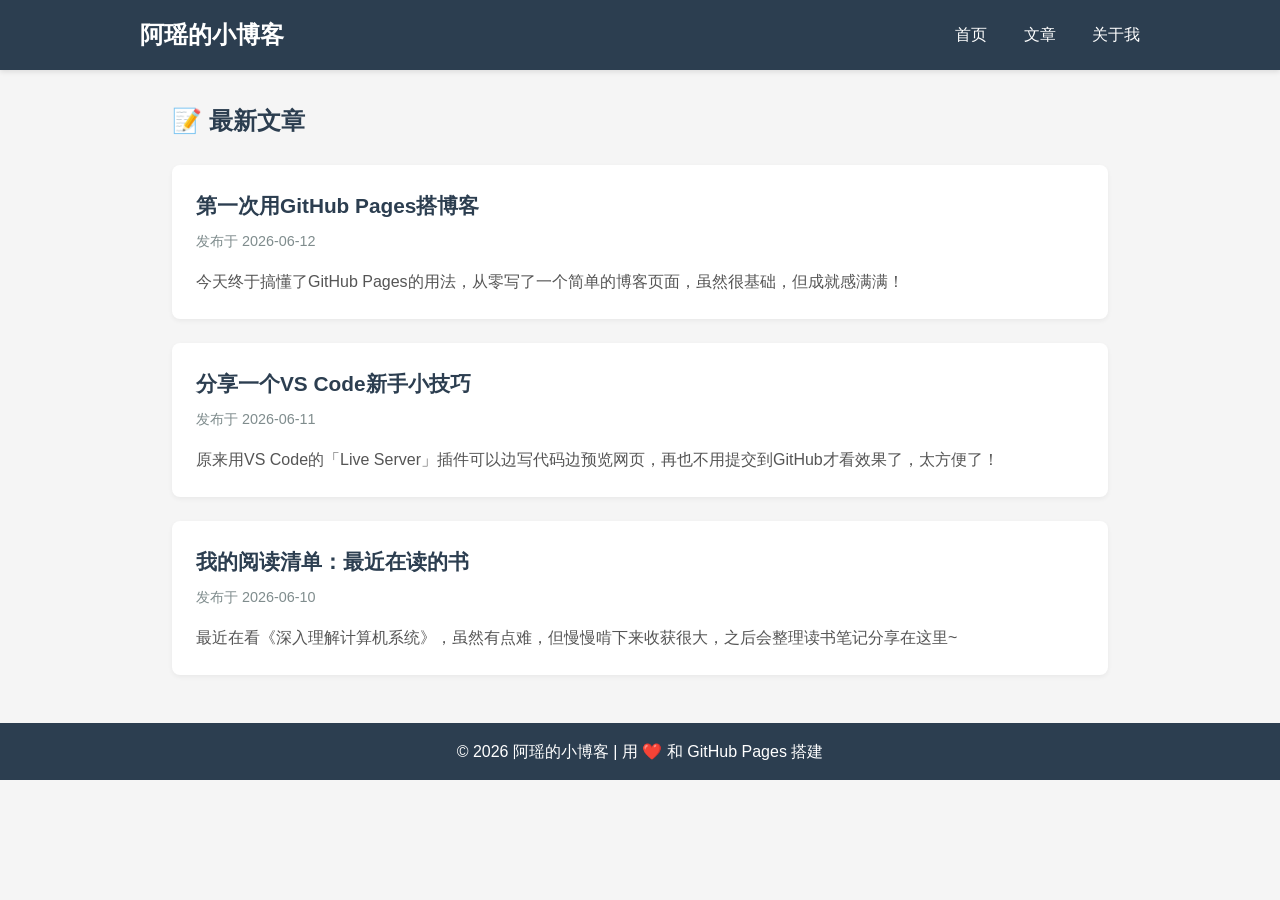
==== index.html @ e72f4804 "Create index.html" ====
<!DOCTYPE html>
<html lang="zh-CN">
<head>
    <meta charset="UTF-8">
    <meta name="viewport" content="width=device-width, initial-scale=1.0">
    <!-- 网站标题（浏览器标签上显示的名字） -->
    <title>阿垚的碎碎念</title>
    <style>
        /* 全局基础样式，重置默认边距 */
        * {
            margin: 0;
            padding: 0;
            box-sizing: border-box;
            font-family: "微软雅黑", sans-serif;
        }
        body {
            background-color: #f5f5f5;
            color: #333;
            line-height: 1.6;
        }
        /* 导航栏样式 */
        header {
            background-color: #2c3e50;
            color: white;
            padding: 1rem 2rem;
            box-shadow: 0 2px 5px rgba(0,0,0,0.1);
        }
        .nav-container {
            max-width: 1000px;
            margin: 0 auto;
            display: flex;
            justify-content: space-between;
            align-items: center;
        }
        .blog-title {
            font-size: 1.5rem;
            font-weight: bold;
        }
        .nav-links a {
            color: white;
            text-decoration: none;
            margin-left: 2rem;
        }
        .nav-links a:hover {
            color: #3498db;
        }
        /* 主内容区 */
        .container {
            max-width: 1000px;
            margin: 2rem auto;
            padding: 0 2rem;
        }
        /* 文章卡片样式 */
        .post-card {
            background-color: white;
            padding: 1.5rem;
            margin-bottom: 1.5rem;
            border-radius: 8px;
            box-shadow: 0 2px 5px rgba(0,0,0,0.05);
        }
        .post-title {
            color: #2c3e50;
            font-size: 1.3rem;
            margin-bottom: 0.5rem;
        }
        .post-date {
            color: #7f8c8d;
            font-size: 0.9rem;
            margin-bottom: 1rem;
        }
        .post-excerpt {
            color: #555;
        }
        /* 页脚样式 */
        footer {
            background-color: #2c3e50;
            color: white;
            text-align: center;
            padding: 1rem;
            margin-top: 3rem;
        }
    </style>
</head>
<body>
    <!-- 导航栏 -->
    <header>
        <div class="nav-container">
            <div class="blog-title">阿瑶的小博客</div>
            <nav class="nav-links">
                <a href="#">首页</a>
                <a href="#">文章</a>
                <a href="#">关于我</a>
            </nav>
        </div>
    </header>

    <!-- 主内容区：文章列表 -->
    <main class="container">
        <h2 style="margin-bottom: 1.5rem; color: #2c3e50;">📝 最新文章</h2>

        <!-- 文章卡片1 -->
        <article class="post-card">
            <h3 class="post-title">第一次用GitHub Pages搭博客</h3>
            <div class="post-date">发布于 2026-06-12</div>
            <p class="post-excerpt">今天终于搞懂了GitHub Pages的用法，从零写了一个简单的博客页面，虽然很基础，但成就感满满！</p>
        </article>

        <!-- 文章卡片2 -->
        <article class="post-card">
            <h3 class="post-title">分享一个VS Code新手小技巧</h3>
            <div class="post-date">发布于 2026-06-11</div>
            <p class="post-excerpt">原来用VS Code的「Live Server」插件可以边写代码边预览网页，再也不用提交到GitHub才看效果了，太方便了！</p>
        </article>

        <!-- 文章卡片3 -->
        <article class="post-card">
            <h3 class="post-title">我的阅读清单：最近在读的书</h3>
            <div class="post-date">发布于 2026-06-10</div>
            <p class="post-excerpt">最近在看《深入理解计算机系统》，虽然有点难，但慢慢啃下来收获很大，之后会整理读书笔记分享在这里~</p>
        </article>
    </main>

    <!-- 页脚 -->
    <footer>
        <p>© 2026 阿瑶的小博客 | 用 ❤️ 和 GitHub Pages 搭建</p>
    </footer>
</body>
</html>
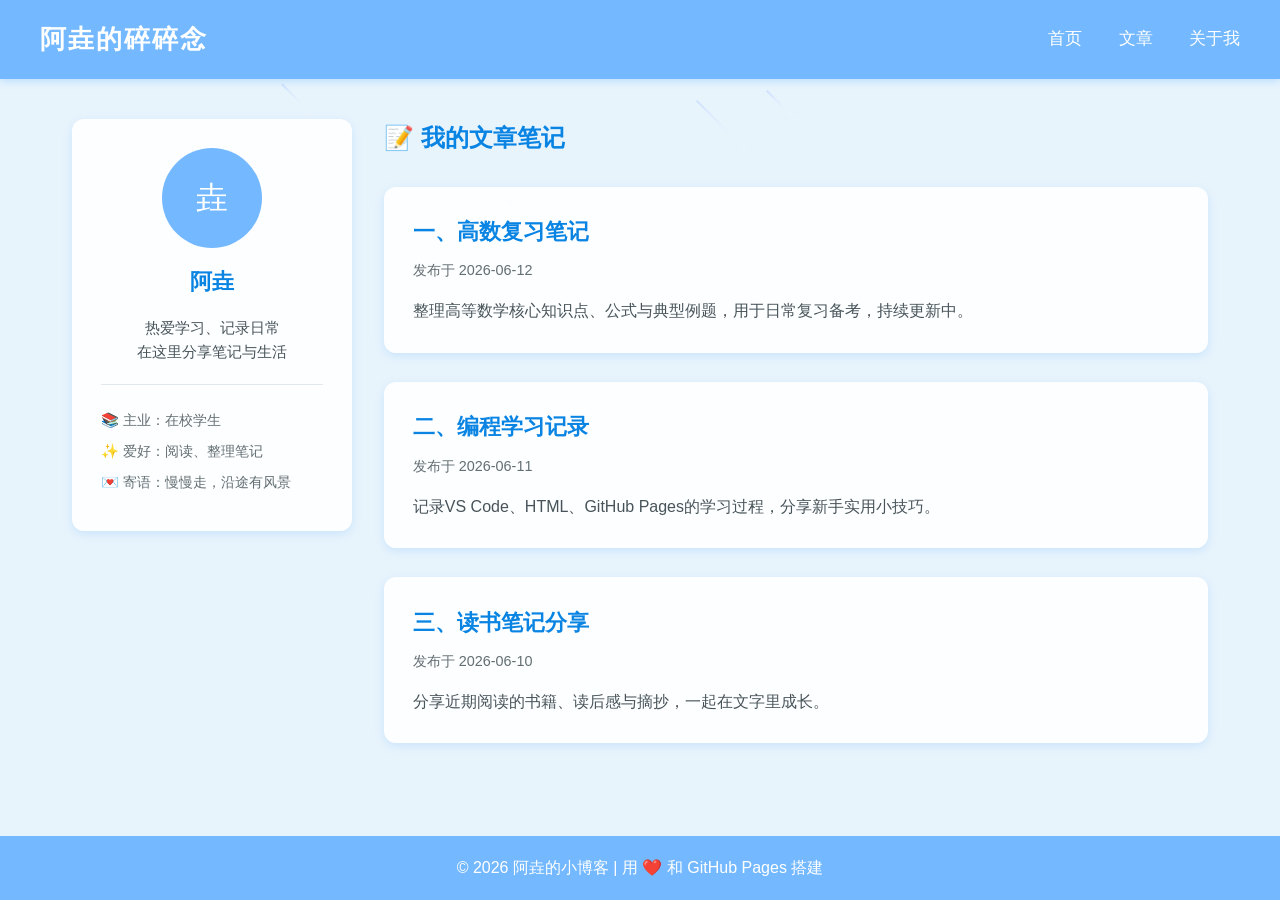
==== commit 9e078bf5: "Update index.html" ====
--- a/index.html
+++ b/index.html
@@ -3,89 +3,193 @@
 <head>
     <meta charset="UTF-8">
     <meta name="viewport" content="width=device-width, initial-scale=1.0">
-    <!-- 网站标题（浏览器标签上显示的名字） -->
+    <!-- 网站标题 -->
     <title>阿垚的碎碎念</title>
     <style>
-        /* 全局基础样式，重置默认边距 */
+        /* 全局基础样式 + 爱心鼠标指针 */
         * {
             margin: 0;
             padding: 0;
             box-sizing: border-box;
             font-family: "微软雅黑", sans-serif;
-        }
+            /* 爱心鼠标 */
+            cursor: url('data:image/svg+xml;utf8,<svg xmlns="http://www.w3.org/2000/svg" width="24" height="24" viewBox="0 0 24 24"><path fill="%23ff6b81" d="M12 21.35l-1.45-1.32C5.4 15.36 2 12.28 2 8.5 2 5.42 4.42 3 7.5 3c1.74 0 3.41.81 4.5 2.09C13.09 3.81 14.76 3 16.5 3 19.58 3 22 5.42 22 8.5c0 3.78-3.4 6.86-8.55 11.54L12 21.35z"/></svg>'), auto;
+        }
+
         body {
-            background-color: #f5f5f5;
-            color: #333;
+            background-color: #e8f4fc;
+            color: #2d3436;
             line-height: 1.6;
-        }
-        /* 导航栏样式 */
+            overflow-x: hidden;
+        }
+
+        /* 流星雨背景画布 */
+        #meteorCanvas {
+            position: fixed;
+            top: 0;
+            left: 0;
+            width: 100vw;
+            height: 100vh;
+            z-index: -1;
+            pointer-events: none;
+        }
+
+        /* 导航栏 */
         header {
-            background-color: #2c3e50;
-            color: white;
-            padding: 1rem 2rem;
-            box-shadow: 0 2px 5px rgba(0,0,0,0.1);
+            background-color: #74b9ff;
+            color: #ffffff;
+            padding: 1.2rem 2rem;
+            box-shadow: 0 2px 8px rgba(116, 185, 255, 0.4);
         }
         .nav-container {
-            max-width: 1000px;
+            max-width: 1200px;
             margin: 0 auto;
             display: flex;
             justify-content: space-between;
             align-items: center;
         }
         .blog-title {
-            font-size: 1.5rem;
+            font-size: 1.6rem;
             font-weight: bold;
+            letter-spacing: 2px;
         }
         .nav-links a {
-            color: white;
+            color: #ffffff;
             text-decoration: none;
             margin-left: 2rem;
+            font-size: 1.05rem;
+            transition: color 0.3s ease;
         }
         .nav-links a:hover {
-            color: #3498db;
-        }
-        /* 主内容区 */
-        .container {
-            max-width: 1000px;
-            margin: 2rem auto;
+            color: #0984e3;
+        }
+
+        /* 两栏布局外层容器 */
+        .wrap {
+            max-width: 1200px;
+            margin: 2.5rem auto;
             padding: 0 2rem;
-        }
+            display: flex;
+            gap: 2rem; /* 左右两栏间距 */
+        }
+
+        /* 左侧：个人介绍侧边栏 */
+        .sidebar {
+            width: 280px;
+            flex-shrink: 0; /* 固定侧边栏宽度，不压缩 */
+        }
+        .side-card {
+            background-color: rgba(255, 255, 255, 0.85);
+            padding: 1.8rem;
+            border-radius: 12px;
+            box-shadow: 0 3px 10px rgba(116, 185, 255, 0.25);
+        }
+        .avatar {
+            width: 100px;
+            height: 100px;
+            background-color: #74b9ff;
+            border-radius: 50%;
+            margin: 0 auto 1rem;
+            display: flex;
+            align-items: center;
+            justify-content: center;
+            color: #fff;
+            font-size: 2rem;
+        }
+        .side-name {
+            text-align: center;
+            font-size: 1.4rem;
+            color: #0984e3;
+            font-weight: bold;
+            margin-bottom: 1rem;
+        }
+        .side-desc {
+            color: #48545a;
+            font-size: 0.95rem;
+            margin-bottom: 1.2rem;
+            text-align: center;
+        }
+        .side-info {
+            margin-top: 1rem;
+            border-top: 1px solid #e0e9f0;
+            padding-top: 1rem;
+        }
+        .side-info p {
+            font-size: 0.9rem;
+            color: #636e72;
+            margin: 0.5rem 0;
+        }
+
+        /* 右侧：文章列表区域 */
+        .main-content {
+            flex: 1; /* 右侧自适应宽度 */
+        }
+        .main-content > h2 {
+            margin-bottom: 1.8rem;
+            color: #0984e3;
+        }
+
         /* 文章卡片样式 */
         .post-card {
-            background-color: white;
-            padding: 1.5rem;
-            margin-bottom: 1.5rem;
-            border-radius: 8px;
-            box-shadow: 0 2px 5px rgba(0,0,0,0.05);
-        }
-        .post-title {
-            color: #2c3e50;
-            font-size: 1.3rem;
-            margin-bottom: 0.5rem;
+            background-color: rgba(255, 255, 255, 0.85);
+            padding: 1.8rem;
+            margin-bottom: 1.8rem;
+            border-radius: 12px;
+            box-shadow: 0 3px 10px rgba(116, 185, 255, 0.25);
+            transition: transform 0.2s ease;
+        }
+        .post-card:hover {
+            transform: translateY(-4px);
+        }
+        /* 文章标题链接样式 */
+        .post-title a {
+            color: #0984e3;
+            font-size: 1.35rem;
+            text-decoration: none;
+            transition: color 0.2s;
+        }
+        .post-title a:hover {
+            color: #74b9ff;
+            text-decoration: underline;
         }
         .post-date {
-            color: #7f8c8d;
+            color: #636e72;
             font-size: 0.9rem;
-            margin-bottom: 1rem;
+            margin: 0.6rem 0 1rem;
         }
         .post-excerpt {
-            color: #555;
-        }
-        /* 页脚样式 */
+            color: #48545a;
+            font-size: 1rem;
+        }
+
+        /* 页脚 */
         footer {
-            background-color: #2c3e50;
-            color: white;
+            background-color: #74b9ff;
+            color: #fff;
             text-align: center;
-            padding: 1rem;
-            margin-top: 3rem;
+            padding: 1.2rem;
+            margin-top: 4rem;
+        }
+
+        /* 适配手机：小屏幕自动变成上下布局 */
+        @media (max-width: 768px) {
+            .wrap {
+                flex-direction: column;
+            }
+            .sidebar {
+                width: 100%;
+            }
         }
     </style>
 </head>
 <body>
-    <!-- 导航栏 -->
+    <!-- 流星雨背景画布 -->
+    <canvas id="meteorCanvas"></canvas>
+
+    <!-- 顶部导航栏 -->
     <header>
         <div class="nav-container">
-            <div class="blog-title">阿瑶的小博客</div>
+            <div class="blog-title">阿垚的碎碎念</div>
             <nav class="nav-links">
                 <a href="#">首页</a>
                 <a href="#">文章</a>
@@ -94,35 +198,132 @@
         </div>
     </header>
 
-    <!-- 主内容区：文章列表 -->
-    <main class="container">
-        <h2 style="margin-bottom: 1.5rem; color: #2c3e50;">📝 最新文章</h2>
-
-        <!-- 文章卡片1 -->
-        <article class="post-card">
-            <h3 class="post-title">第一次用GitHub Pages搭博客</h3>
-            <div class="post-date">发布于 2026-06-12</div>
-            <p class="post-excerpt">今天终于搞懂了GitHub Pages的用法，从零写了一个简单的博客页面，虽然很基础，但成就感满满！</p>
-        </article>
-
-        <!-- 文章卡片2 -->
-        <article class="post-card">
-            <h3 class="post-title">分享一个VS Code新手小技巧</h3>
-            <div class="post-date">发布于 2026-06-11</div>
-            <p class="post-excerpt">原来用VS Code的「Live Server」插件可以边写代码边预览网页，再也不用提交到GitHub才看效果了，太方便了！</p>
-        </article>
-
-        <!-- 文章卡片3 -->
-        <article class="post-card">
-            <h3 class="post-title">我的阅读清单：最近在读的书</h3>
-            <div class="post-date">发布于 2026-06-10</div>
-            <p class="post-excerpt">最近在看《深入理解计算机系统》，虽然有点难，但慢慢啃下来收获很大，之后会整理读书笔记分享在这里~</p>
-        </article>
-    </main>
+    <!-- 主体两栏布局：左侧个人介绍 + 右侧文章 -->
+    <div class="wrap">
+        <!-- 左侧：个人介绍侧边栏 -->
+        <aside class="sidebar">
+            <div class="side-card">
+                <!-- 头像占位（后续可替换图片） -->
+                <div class="avatar">垚</div>
+                <!-- 昵称 -->
+                <div class="side-name">阿垚</div>
+                <!-- 简短个人描述 -->
+                <div class="side-desc">
+                    热爱学习、记录日常<br>
+                    在这里分享笔记与生活
+                </div>
+                <!-- 详细个人信息 -->
+                <div class="side-info">
+                    <p>📚 主业：在校学生</p>
+                    <p>✨ 爱好：阅读、整理笔记</p>
+                    <p>💌 寄语：慢慢走，沿途有风景</p>
+                </div>
+            </div>
+        </aside>
+
+        <!-- 右侧：文章列表区域 -->
+        <main class="main-content">
+            <h2>📝 我的文章笔记</h2>
+
+            <!-- 文章1：高数复习（点击跳转到 math.html） -->
+            <article class="post-card">
+                <h3 class="post-title">
+                    <a href="math.html">一、高数复习笔记</a>
+                </h3>
+                <div class="post-date">发布于 2026-06-12</div>
+                <p class="post-excerpt">整理高等数学核心知识点、公式与典型例题，用于日常复习备考，持续更新中。</p>
+            </article>
+
+            <!-- 文章2：编程学习（点击跳转到 code.html） -->
+            <article class="post-card">
+                <h3 class="post-title">
+                    <a href="code.html">二、编程学习记录</a>
+                </h3>
+                <div class="post-date">发布于 2026-06-11</div>
+                <p class="post-excerpt">记录VS Code、HTML、GitHub Pages的学习过程，分享新手实用小技巧。</p>
+            </article>
+
+            <!-- 文章3：阅读书单（点击跳转到 read.html） -->
+            <article class="post-card">
+                <h3 class="post-title">
+                    <a href="read.html">三、读书笔记分享</a>
+                </h3>
+                <div class="post-date">发布于 2026-06-10</div>
+                <p class="post-excerpt">分享近期阅读的书籍、读后感与摘抄，一起在文字里成长。</p>
+            </article>
+        </main>
+    </div>
 
     <!-- 页脚 -->
     <footer>
-        <p>© 2026 阿瑶的小博客 | 用 ❤️ 和 GitHub Pages 搭建</p>
+        <p>© 2026 阿垚的小博客 | 用 ❤️ 和 GitHub Pages 搭建</p>
     </footer>
+
+    <!-- 动态流星雨 JS 特效 -->
+    <script>
+        const canvas = document.getElementById('meteorCanvas');
+        const ctx = canvas.getContext('2d');
+        let width, height;
+        let meteors = [];
+
+        function resizeCanvas() {
+            width = window.innerWidth;
+            height = window.innerHeight;
+            canvas.width = width;
+            canvas.height = height;
+        }
+        resizeCanvas();
+        window.addEventListener('resize', resizeCanvas);
+
+        class Meteor {
+            constructor() {
+                this.reset();
+            }
+            reset() {
+                this.x = Math.random() * width;
+                this.y = Math.random() * height - height;
+                this.len = Math.random() * 80 + 20;
+                this.speed = Math.random() * 4 + 2;
+                this.angle = Math.PI / 4;
+                this.opacity = Math.random() * 0.8 + 0.2;
+            }
+            draw() {
+                ctx.beginPath();
+                ctx.moveTo(this.x, this.y);
+                const endX = this.x + this.len * Math.cos(this.angle);
+                const endY = this.y + this.len * Math.sin(this.angle);
+                ctx.lineTo(endX, endY);
+                const grad = ctx.createLinearGradient(this.x, this.y, endX, endY);
+                grad.addColorStop(0, `rgba(200, 220, 255, ${this.opacity})`);
+                grad.addColorStop(1, 'rgba(255,255,255,0)');
+                ctx.strokeStyle = grad;
+                ctx.lineWidth = 2;
+                ctx.stroke();
+            }
+            update() {
+                this.x += this.speed * Math.cos(this.angle);
+                this.y += this.speed * Math.sin(this.angle);
+                if (this.y > height || this.x > width) {
+                    this.reset();
+                }
+                this.draw();
+            }
+        }
+
+        function init() {
+            for (let i = 0; i < 25; i++) {
+                meteors.push(new Meteor());
+            }
+        }
+
+        function animate() {
+            ctx.clearRect(0, 0, width, height);
+            meteors.forEach(meteor => meteor.update());
+            requestAnimationFrame(animate);
+        }
+
+        init();
+        animate();
+    </script>
 </body>
 </html>
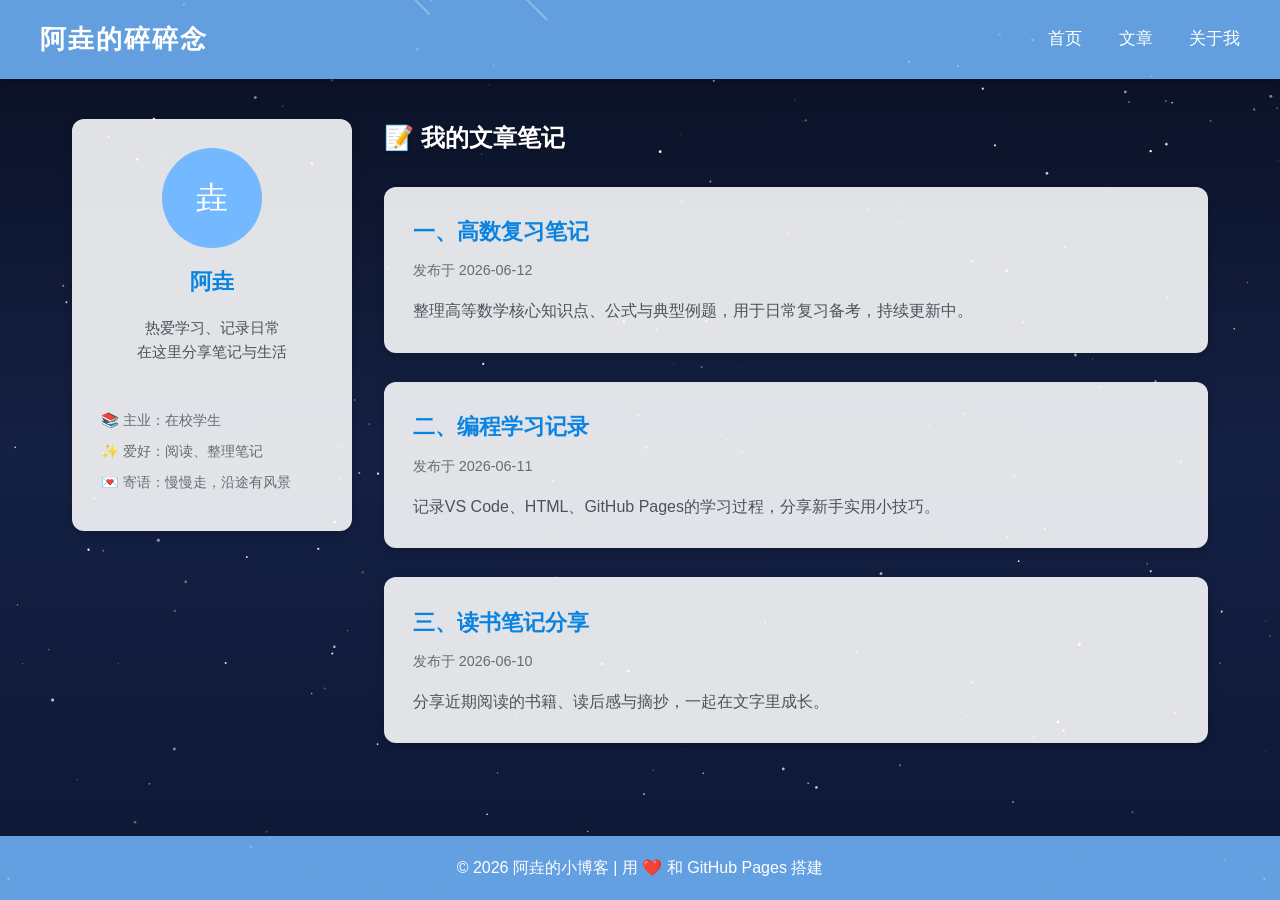
==== commit 6bee8405: "Update index.html" ====
--- a/index.html
+++ b/index.html
@@ -16,30 +16,68 @@
             cursor: url('data:image/svg+xml;utf8,<svg xmlns="http://www.w3.org/2000/svg" width="24" height="24" viewBox="0 0 24 24"><path fill="%23ff6b81" d="M12 21.35l-1.45-1.32C5.4 15.36 2 12.28 2 8.5 2 5.42 4.42 3 7.5 3c1.74 0 3.41.81 4.5 2.09C13.09 3.81 14.76 3 16.5 3 19.58 3 22 5.42 22 8.5c0 3.78-3.4 6.86-8.55 11.54L12 21.35z"/></svg>'), auto;
         }
 
+        /* 主体：纯代码星空底色（无任何图片链接） */
         body {
-            background-color: #e8f4fc;
+            /* 深蓝渐变星空底色，替代图片 */
+            background: linear-gradient(#0a1022, #142044, #0d1836);
+            background-attachment: fixed;
             color: #2d3436;
             line-height: 1.6;
             overflow-x: hidden;
         }
 
-        /* 流星雨背景画布 */
+        /* 图层1：静态繁星画布（最底层） */
+        #starCanvas {
+            position: fixed;
+            top: 0;
+            left: 0;
+            width: 100vw;
+            height: 100vh;
+            z-index: -3;
+            pointer-events: none;
+        }
+
+        /* 图层2：流星雨画布 */
         #meteorCanvas {
             position: fixed;
             top: 0;
             left: 0;
             width: 100vw;
             height: 100vh;
+            z-index: -2;
+            pointer-events: none;
+        }
+
+        /* ========== 鼠标跟随动态爱心 ========== */
+        .follow-heart {
+            position: fixed;
+            pointer-events: none;
             z-index: -1;
-            pointer-events: none;
-        }
+            transform: translate(-50%, -50%);
+            width: 18px;
+            height: 18px;
+            border-radius: 50%;
+            box-shadow: 0 0 8px rgba(255, 180, 220, 0.9), 0 0 15px rgba(170, 210, 255, 0.7);
+            animation: floatHeart 1.2s ease-out forwards;
+        }
+        @keyframes floatHeart {
+            0% {
+                opacity: 1;
+                transform: translate(-50%, -50%) rotate(0deg) scale(1);
+            }
+            100% {
+                opacity: 0;
+                transform: translate(-50%, -180%) rotate(360deg) scale(0.4);
+            }
+        }
+        /* ====================================== */
 
         /* 导航栏 */
         header {
-            background-color: #74b9ff;
+            background-color: rgba(116, 185, 255, 0.85);
             color: #ffffff;
             padding: 1.2rem 2rem;
-            box-shadow: 0 2px 8px rgba(116, 185, 255, 0.4);
+            box-shadow: 0 2px 8px rgba(0, 0, 0, 0.3);
         }
         .nav-container {
             max-width: 1200px;
@@ -70,19 +108,19 @@
             margin: 2.5rem auto;
             padding: 0 2rem;
             display: flex;
-            gap: 2rem; /* 左右两栏间距 */
+            gap: 2rem;
         }
 
         /* 左侧：个人介绍侧边栏 */
         .sidebar {
             width: 280px;
-            flex-shrink: 0; /* 固定侧边栏宽度，不压缩 */
+            flex-shrink: 0;
         }
         .side-card {
-            background-color: rgba(255, 255, 255, 0.85);
+            background-color: rgba(255, 255, 255, 0.88);
             padding: 1.8rem;
             border-radius: 12px;
-            box-shadow: 0 3px 10px rgba(116, 185, 255, 0.25);
+            box-shadow: 0 3px 10px rgba(0, 0, 0, 0.2);
         }
         .avatar {
             width: 100px;
@@ -122,26 +160,26 @@
 
         /* 右侧：文章列表区域 */
         .main-content {
-            flex: 1; /* 右侧自适应宽度 */
+            flex: 1;
         }
         .main-content > h2 {
             margin-bottom: 1.8rem;
-            color: #0984e3;
+            color: #ffffff;
+            text-shadow: 0 1px 3px rgba(0,0,0,0.4);
         }
 
         /* 文章卡片样式 */
         .post-card {
-            background-color: rgba(255, 255, 255, 0.85);
+            background-color: rgba(255, 255, 255, 0.88);
             padding: 1.8rem;
             margin-bottom: 1.8rem;
             border-radius: 12px;
-            box-shadow: 0 3px 10px rgba(116, 185, 255, 0.25);
+            box-shadow: 0 3px 10px rgba(0, 0, 0, 0.2);
             transition: transform 0.2s ease;
         }
         .post-card:hover {
             transform: translateY(-4px);
         }
-        /* 文章标题链接样式 */
         .post-title a {
             color: #0984e3;
             font-size: 1.35rem;
@@ -164,14 +202,14 @@
 
         /* 页脚 */
         footer {
-            background-color: #74b9ff;
+            background-color: rgba(116, 185, 255, 0.85);
             color: #fff;
             text-align: center;
             padding: 1.2rem;
             margin-top: 4rem;
         }
 
-        /* 适配手机：小屏幕自动变成上下布局 */
+        /* 手机端适配 */
         @media (max-width: 768px) {
             .wrap {
                 flex-direction: column;
@@ -183,7 +221,9 @@
     </style>
 </head>
 <body>
-    <!-- 流星雨背景画布 -->
+    <!-- 静态繁星画布（纯代码星空） -->
+    <canvas id="starCanvas"></canvas>
+    <!-- 流星雨画布 -->
     <canvas id="meteorCanvas"></canvas>
 
     <!-- 顶部导航栏 -->
@@ -198,21 +238,17 @@
         </div>
     </header>
 
-    <!-- 主体两栏布局：左侧个人介绍 + 右侧文章 -->
+    <!-- 主体两栏布局 -->
     <div class="wrap">
         <!-- 左侧：个人介绍侧边栏 -->
         <aside class="sidebar">
             <div class="side-card">
-                <!-- 头像占位（后续可替换图片） -->
                 <div class="avatar">垚</div>
-                <!-- 昵称 -->
                 <div class="side-name">阿垚</div>
-                <!-- 简短个人描述 -->
                 <div class="side-desc">
                     热爱学习、记录日常<br>
                     在这里分享笔记与生活
                 </div>
-                <!-- 详细个人信息 -->
                 <div class="side-info">
                     <p>📚 主业：在校学生</p>
                     <p>✨ 爱好：阅读、整理笔记</p>
@@ -224,8 +260,6 @@
         <!-- 右侧：文章列表区域 -->
         <main class="main-content">
             <h2>📝 我的文章笔记</h2>
-
-            <!-- 文章1：高数复习（点击跳转到 math.html） -->
             <article class="post-card">
                 <h3 class="post-title">
                     <a href="math.html">一、高数复习笔记</a>
@@ -233,8 +267,6 @@
                 <div class="post-date">发布于 2026-06-12</div>
                 <p class="post-excerpt">整理高等数学核心知识点、公式与典型例题，用于日常复习备考，持续更新中。</p>
             </article>
-
-            <!-- 文章2：编程学习（点击跳转到 code.html） -->
             <article class="post-card">
                 <h3 class="post-title">
                     <a href="code.html">二、编程学习记录</a>
@@ -242,8 +274,6 @@
                 <div class="post-date">发布于 2026-06-11</div>
                 <p class="post-excerpt">记录VS Code、HTML、GitHub Pages的学习过程，分享新手实用小技巧。</p>
             </article>
-
-            <!-- 文章3：阅读书单（点击跳转到 read.html） -->
             <article class="post-card">
                 <h3 class="post-title">
                     <a href="read.html">三、读书笔记分享</a>
@@ -259,7 +289,54 @@
         <p>© 2026 阿垚的小博客 | 用 ❤️ 和 GitHub Pages 搭建</p>
     </footer>
 
-    <!-- 动态流星雨 JS 特效 -->
+    <!-- JS 1：静态满天繁星（纯代码星空，无图片） -->
+    <script>
+        const starCanvas = document.getElementById('starCanvas');
+        const starCtx = starCanvas.getContext('2d');
+        let starWidth, starHeight;
+        let stars = [];
+
+        function resizeStar() {
+            starWidth = window.innerWidth;
+            starHeight = window.innerHeight;
+            starCanvas.width = starWidth;
+            starCanvas.height = starHeight;
+        }
+        resizeStar();
+        window.addEventListener('resize', resizeStar);
+
+        // 生成静态星星
+        class Star {
+            constructor() {
+                this.x = Math.random() * starWidth;
+                this.y = Math.random() * starHeight;
+                this.r = Math.random() * 1.2 + 0.3;
+                this.alpha = Math.random() * 0.8 + 0.2;
+            }
+            draw() {
+                starCtx.beginPath();
+                starCtx.arc(this.x, this.y, this.r, 0, Math.PI * 2);
+                starCtx.fillStyle = `rgba(255, 255, 255, ${this.alpha})`;
+                starCtx.fill();
+            }
+        }
+
+        function createStar() {
+            for (let i = 0; i < 220; i++) {
+                stars.push(new Star());
+            }
+        }
+
+        function drawStarAll() {
+            starCtx.clearRect(0, 0, starWidth, starHeight);
+            stars.forEach(item => item.draw());
+            requestAnimationFrame(drawStarAll);
+        }
+        createStar();
+        drawStarAll();
+    </script>
+
+    <!-- JS 2：动态流星雨 -->
     <script>
         const canvas = document.getElementById('meteorCanvas');
         const ctx = canvas.getContext('2d');
@@ -294,8 +371,8 @@
                 const endY = this.y + this.len * Math.sin(this.angle);
                 ctx.lineTo(endX, endY);
                 const grad = ctx.createLinearGradient(this.x, this.y, endX, endY);
-                grad.addColorStop(0, `rgba(200, 220, 255, ${this.opacity})`);
-                grad.addColorStop(1, 'rgba(255,255,255,0)');
+                grad.addColorStop(0, `rgba(220, 235, 255, ${this.opacity})`);
+                grad.addColorStop(1, 'rgba(255,255,0)');
                 ctx.strokeStyle = grad;
                 ctx.lineWidth = 2;
                 ctx.stroke();
@@ -321,9 +398,49 @@
             meteors.forEach(meteor => meteor.update());
             requestAnimationFrame(animate);
         }
-
         init();
         animate();
     </script>
+
+    <!-- JS 3：鼠标跟随布灵布灵爱心 -->
+    <script>
+        let lastTime = 0;
+        const heartColors = ['#ff8fb9', '#a0c8ff', '#ffffff'];
+
+        document.addEventListener('mousemove', function(e) {
+            const now = Date.now();
+            if (now - lastTime < 120) return;
+            lastTime = now;
+
+            const heart = document.createElement('div');
+            heart.className = 'follow-heart';
+            heart.style.backgroundColor = heartColors[Math.floor(Math.random() * heartColors.length)];
+            heart.style.left = e.pageX + 'px';
+            heart.style.top = e.pageY + 'px';
+            document.body.appendChild(heart);
+
+            setTimeout(() => {
+                heart.remove();
+            }, 1200);
+        });
+
+        document.addEventListener('touchmove', function(e) {
+            const now = Date.now();
+            if (now - lastTime < 120) return;
+            lastTime = now;
+
+            const touch = e.touches[0];
+            const heart = document.createElement('div');
+            heart.className = 'follow-heart';
+            heart.style.backgroundColor = heartColors[Math.floor(Math.random() * heartColors.length)];
+            heart.style.left = touch.pageX + 'px';
+            heart.style.top = touch.pageY + 'px';
+            document.body.appendChild(heart);
+
+            setTimeout(() => {
+                heart.remove();
+            }, 1200);
+        });
+    </script>
 </body>
 </html>
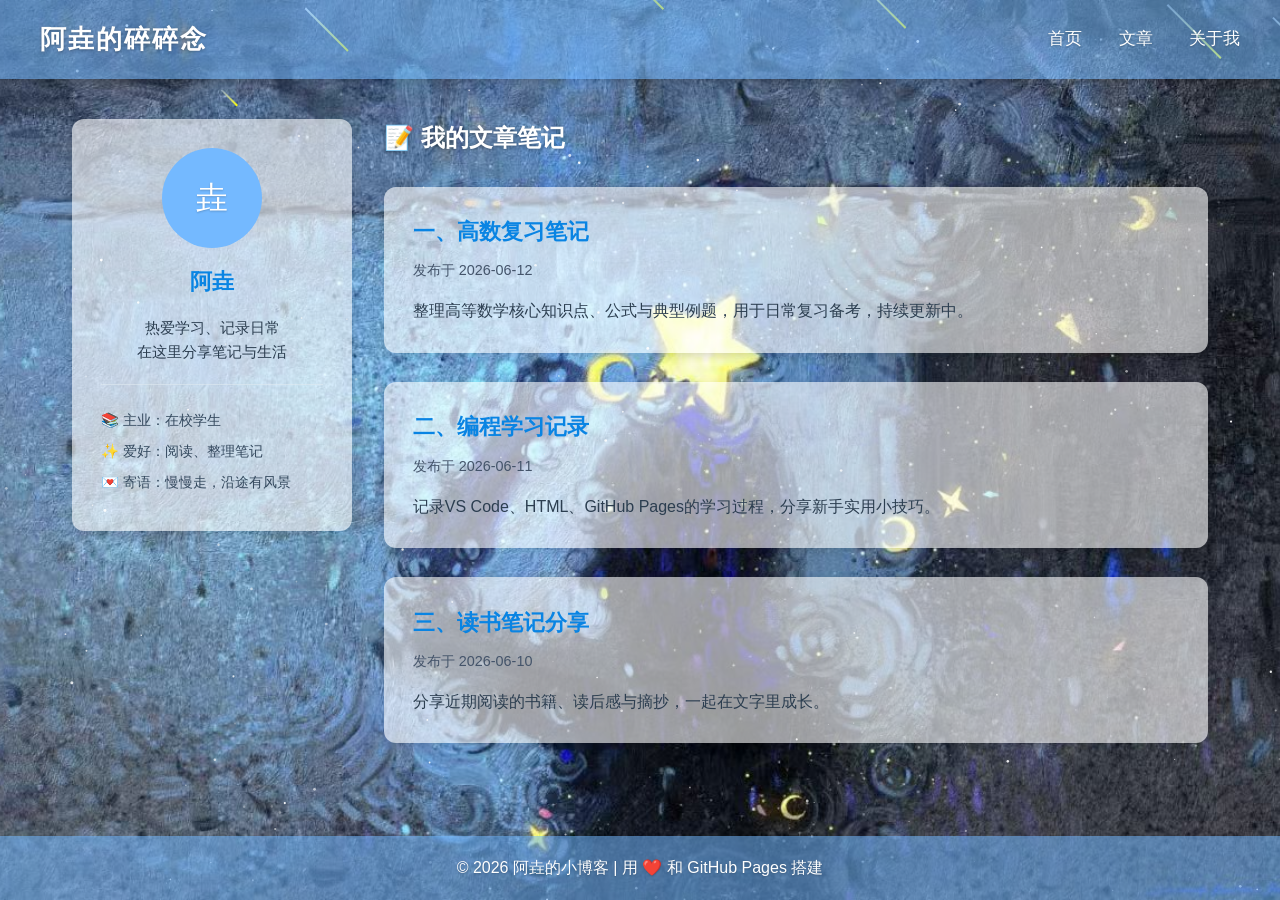
==== commit 8f03a009: "add picture" ====
--- a/index.html
+++ b/index.html
@@ -12,15 +12,17 @@
             padding: 0;
             box-sizing: border-box;
             font-family: "微软雅黑", sans-serif;
-            /* 爱心鼠标 */
+            /* 爱心鼠标（内联SVG，本地/线上都兼容） */
             cursor: url('data:image/svg+xml;utf8,<svg xmlns="http://www.w3.org/2000/svg" width="24" height="24" viewBox="0 0 24 24"><path fill="%23ff6b81" d="M12 21.35l-1.45-1.32C5.4 15.36 2 12.28 2 8.5 2 5.42 4.42 3 7.5 3c1.74 0 3.41.81 4.5 2.09C13.09 3.81 14.76 3 16.5 3 19.58 3 22 5.42 22 8.5c0 3.78-3.4 6.86-8.55 11.54L12 21.35z"/></svg>'), auto;
         }
 
-        /* 主体：纯代码星空底色（无任何图片链接） */
+        /* 背景图片：强化自适应，全屏铺满、不变形、滚动固定 */
         body {
-            /* 深蓝渐变星空底色，替代图片 */
-            background: linear-gradient(#0a1022, #142044, #0d1836);
-            background-attachment: fixed;
+            background-image: url("star.jpg");
+            background-size: cover;       /* 图片自适应铺满全屏 */
+            background-position: center;  /* 图片居中显示 */
+            background-attachment: fixed;  /* 滚动页面，背景固定不动 */
+            background-repeat: no-repeat;
             color: #2d3436;
             line-height: 1.6;
             overflow-x: hidden;
@@ -57,7 +59,7 @@
             width: 18px;
             height: 18px;
             border-radius: 50%;
-            box-shadow: 0 0 8px rgba(255, 180, 220, 0.9), 0 0 15px rgba(170, 210, 255, 0.7);
+            box-shadow: 0 0 8px rgba(255, 180, 220, 0.9), 0 0 15px rgba(170, 255, 255, 0.7);
             animation: floatHeart 1.2s ease-out forwards;
         }
         @keyframes floatHeart {
@@ -72,12 +74,12 @@
         }
         /* ====================================== */
 
-        /* 导航栏 */
+        /* 导航栏 - 调低透明度，透出背景 */
         header {
-            background-color: rgba(116, 185, 255, 0.85);
+            background-color: rgba(116, 185, 255, 0.55);
             color: #ffffff;
             padding: 1.2rem 2rem;
-            box-shadow: 0 2px 8px rgba(0, 0, 0, 0.3);
+            box-shadow: 0 2px 8px rgba(0, 0, 0, 0.2);
         }
         .nav-container {
             max-width: 1200px;
@@ -90,6 +92,7 @@
             font-size: 1.6rem;
             font-weight: bold;
             letter-spacing: 2px;
+            text-shadow: 0 1px 3px rgba(0,0,0,0.3); /* 文字防模糊 */
         }
         .nav-links a {
             color: #ffffff;
@@ -97,6 +100,7 @@
             margin-left: 2rem;
             font-size: 1.05rem;
             transition: color 0.3s ease;
+            text-shadow: 0 1px 2px rgba(0,0,0,0.2);
         }
         .nav-links a:hover {
             color: #0984e3;
@@ -116,11 +120,12 @@
             width: 280px;
             flex-shrink: 0;
         }
+        /* 侧边卡片 - 高半透明，清晰看到背景星空 */
         .side-card {
-            background-color: rgba(255, 255, 255, 0.88);
+            background-color: rgba(255, 255, 255, 0.6);
             padding: 1.8rem;
             border-radius: 12px;
-            box-shadow: 0 3px 10px rgba(0, 0, 0, 0.2);
+            box-shadow: 0 3px 10px rgba(0, 0, 0, 0.15);
         }
         .avatar {
             width: 100px;
@@ -133,6 +138,7 @@
             justify-content: center;
             color: #fff;
             font-size: 2rem;
+            text-shadow: 0 1px 2px rgba(0,0,0,0.2);
         }
         .side-name {
             text-align: center;
@@ -142,19 +148,19 @@
             margin-bottom: 1rem;
         }
         .side-desc {
-            color: #48545a;
+            color: #2c3e50;
             font-size: 0.95rem;
             margin-bottom: 1.2rem;
             text-align: center;
         }
         .side-info {
             margin-top: 1rem;
-            border-top: 1px solid #e0e9f0;
+            border-top: 1px solid rgba(224, 233, 240, 0.6);
             padding-top: 1rem;
         }
         .side-info p {
             font-size: 0.9rem;
-            color: #636e72;
+            color: #34495e;
             margin: 0.5rem 0;
         }
 
@@ -165,16 +171,16 @@
         .main-content > h2 {
             margin-bottom: 1.8rem;
             color: #ffffff;
-            text-shadow: 0 1px 3px rgba(0,0,0,0.4);
-        }
-
-        /* 文章卡片样式 */
+            text-shadow: 0 1px 4px rgba(0,0,0,0.4);
+        }
+
+        /* 文章卡片 - 高半透明，透出背景图片/流星/星星 */
         .post-card {
-            background-color: rgba(255, 255, 255, 0.88);
+            background-color: rgba(255, 255, 255, 0.6);
             padding: 1.8rem;
             margin-bottom: 1.8rem;
             border-radius: 12px;
-            box-shadow: 0 3px 10px rgba(0, 0, 0, 0.2);
+            box-shadow: 0 3px 10px rgba(0, 0, 0, 0.15);
             transition: transform 0.2s ease;
         }
         .post-card:hover {
@@ -191,25 +197,26 @@
             text-decoration: underline;
         }
         .post-date {
-            color: #636e72;
+            color: #44546a;
             font-size: 0.9rem;
             margin: 0.6rem 0 1rem;
         }
         .post-excerpt {
-            color: #48545a;
+            color: #2c3e50;
             font-size: 1rem;
         }
 
-        /* 页脚 */
+        /* 页脚 - 调低透明度 */
         footer {
-            background-color: rgba(116, 185, 255, 0.85);
+            background-color: rgba(116, 185, 255, 0.55);
             color: #fff;
             text-align: center;
             padding: 1.2rem;
             margin-top: 4rem;
-        }
-
-        /* 手机端适配 */
+            text-shadow: 0 1px 2px rgba(0,0,0,0.2);
+        }
+
+        /* 手机端适配：两栏变上下布局 */
         @media (max-width: 768px) {
             .wrap {
                 flex-direction: column;
@@ -221,7 +228,7 @@
     </style>
 </head>
 <body>
-    <!-- 静态繁星画布（纯代码星空） -->
+    <!-- 静态繁星画布（最底层） -->
     <canvas id="starCanvas"></canvas>
     <!-- 流星雨画布 -->
     <canvas id="meteorCanvas"></canvas>
@@ -289,7 +296,7 @@
         <p>© 2026 阿垚的小博客 | 用 ❤️ 和 GitHub Pages 搭建</p>
     </footer>
 
-    <!-- JS 1：静态满天繁星（纯代码星空，无图片） -->
+    <!-- JS 1：静态满天繁星 -->
     <script>
         const starCanvas = document.getElementById('starCanvas');
         const starCtx = starCanvas.getContext('2d');
@@ -305,7 +312,6 @@
         resizeStar();
         window.addEventListener('resize', resizeStar);
 
-        // 生成静态星星
         class Star {
             constructor() {
                 this.x = Math.random() * starWidth;
@@ -322,7 +328,7 @@
         }
 
         function createStar() {
-            for (let i = 0; i < 220; i++) {
+            for (let i = 220; i > 0; i--) {
                 stars.push(new Star());
             }
         }
@@ -388,7 +394,7 @@
         }
 
         function init() {
-            for (let i = 0; i < 25; i++) {
+            for (let i = 25; i > 0; i--) {
                 meteors.push(new Meteor());
             }
         }
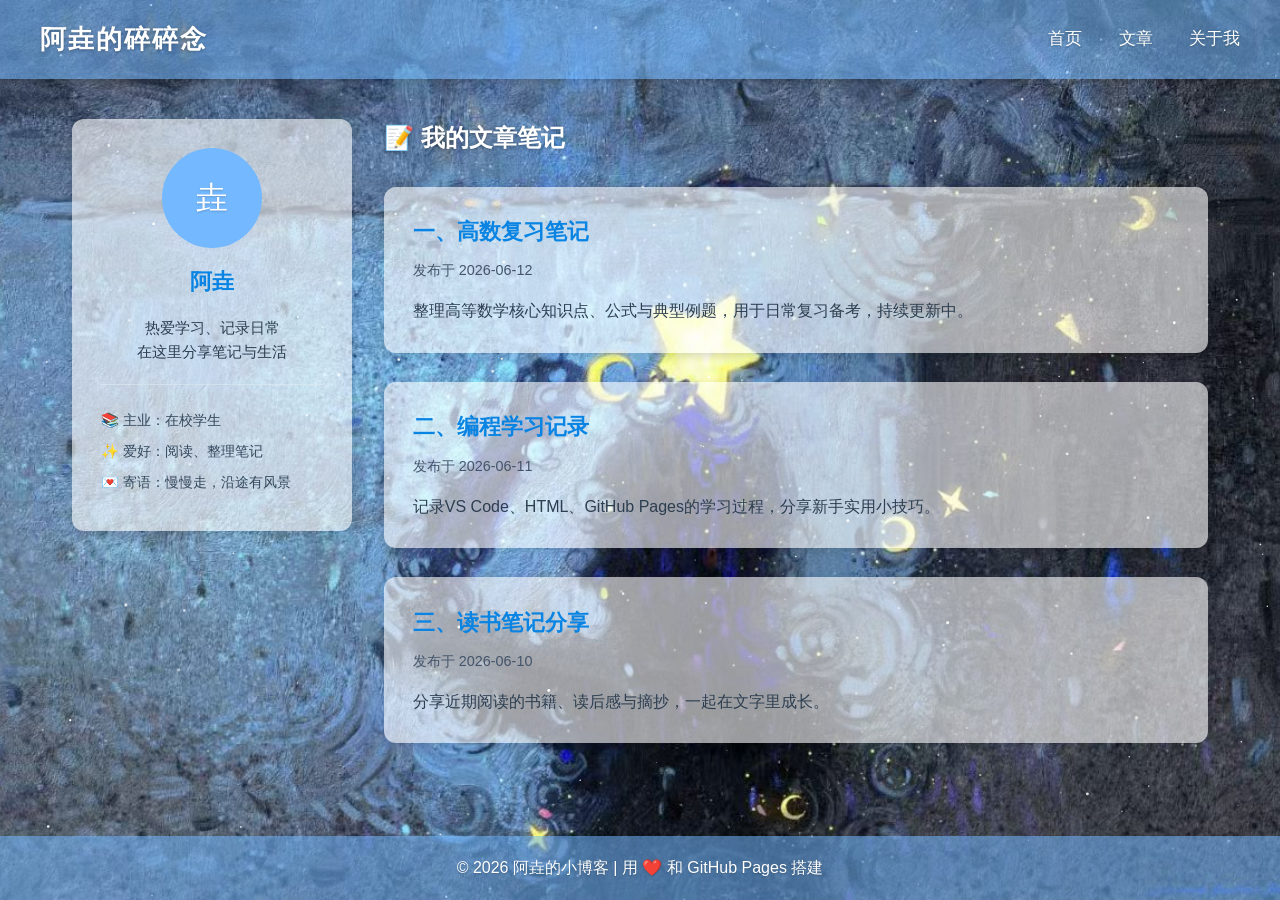
==== commit 5453ce8b: "更改了设置" ====
--- a/index.html
+++ b/index.html
@@ -3,234 +3,13 @@
 <head>
     <meta charset="UTF-8">
     <meta name="viewport" content="width=device-width, initial-scale=1.0">
-    <!-- 网站标题 -->
     <title>阿垚的碎碎念</title>
-    <style>
-        /* 全局基础样式 + 爱心鼠标指针 */
-        * {
-            margin: 0;
-            padding: 0;
-            box-sizing: border-box;
-            font-family: "微软雅黑", sans-serif;
-            /* 爱心鼠标（内联SVG，本地/线上都兼容） */
-            cursor: url('data:image/svg+xml;utf8,<svg xmlns="http://www.w3.org/2000/svg" width="24" height="24" viewBox="0 0 24 24"><path fill="%23ff6b81" d="M12 21.35l-1.45-1.32C5.4 15.36 2 12.28 2 8.5 2 5.42 4.42 3 7.5 3c1.74 0 3.41.81 4.5 2.09C13.09 3.81 14.76 3 16.5 3 19.58 3 22 5.42 22 8.5c0 3.78-3.4 6.86-8.55 11.54L12 21.35z"/></svg>'), auto;
-        }
-
-        /* 背景图片：强化自适应，全屏铺满、不变形、滚动固定 */
-        body {
-            background-image: url("star.jpg");
-            background-size: cover;       /* 图片自适应铺满全屏 */
-            background-position: center;  /* 图片居中显示 */
-            background-attachment: fixed;  /* 滚动页面，背景固定不动 */
-            background-repeat: no-repeat;
-            color: #2d3436;
-            line-height: 1.6;
-            overflow-x: hidden;
-        }
-
-        /* 图层1：静态繁星画布（最底层） */
-        #starCanvas {
-            position: fixed;
-            top: 0;
-            left: 0;
-            width: 100vw;
-            height: 100vh;
-            z-index: -3;
-            pointer-events: none;
-        }
-
-        /* 图层2：流星雨画布 */
-        #meteorCanvas {
-            position: fixed;
-            top: 0;
-            left: 0;
-            width: 100vw;
-            height: 100vh;
-            z-index: -2;
-            pointer-events: none;
-        }
-
-        /* ========== 鼠标跟随动态爱心 ========== */
-        .follow-heart {
-            position: fixed;
-            pointer-events: none;
-            z-index: -1;
-            transform: translate(-50%, -50%);
-            width: 18px;
-            height: 18px;
-            border-radius: 50%;
-            box-shadow: 0 0 8px rgba(255, 180, 220, 0.9), 0 0 15px rgba(170, 255, 255, 0.7);
-            animation: floatHeart 1.2s ease-out forwards;
-        }
-        @keyframes floatHeart {
-            0% {
-                opacity: 1;
-                transform: translate(-50%, -50%) rotate(0deg) scale(1);
-            }
-            100% {
-                opacity: 0;
-                transform: translate(-50%, -180%) rotate(360deg) scale(0.4);
-            }
-        }
-        /* ====================================== */
-
-        /* 导航栏 - 调低透明度，透出背景 */
-        header {
-            background-color: rgba(116, 185, 255, 0.55);
-            color: #ffffff;
-            padding: 1.2rem 2rem;
-            box-shadow: 0 2px 8px rgba(0, 0, 0, 0.2);
-        }
-        .nav-container {
-            max-width: 1200px;
-            margin: 0 auto;
-            display: flex;
-            justify-content: space-between;
-            align-items: center;
-        }
-        .blog-title {
-            font-size: 1.6rem;
-            font-weight: bold;
-            letter-spacing: 2px;
-            text-shadow: 0 1px 3px rgba(0,0,0,0.3); /* 文字防模糊 */
-        }
-        .nav-links a {
-            color: #ffffff;
-            text-decoration: none;
-            margin-left: 2rem;
-            font-size: 1.05rem;
-            transition: color 0.3s ease;
-            text-shadow: 0 1px 2px rgba(0,0,0,0.2);
-        }
-        .nav-links a:hover {
-            color: #0984e3;
-        }
-
-        /* 两栏布局外层容器 */
-        .wrap {
-            max-width: 1200px;
-            margin: 2.5rem auto;
-            padding: 0 2rem;
-            display: flex;
-            gap: 2rem;
-        }
-
-        /* 左侧：个人介绍侧边栏 */
-        .sidebar {
-            width: 280px;
-            flex-shrink: 0;
-        }
-        /* 侧边卡片 - 高半透明，清晰看到背景星空 */
-        .side-card {
-            background-color: rgba(255, 255, 255, 0.6);
-            padding: 1.8rem;
-            border-radius: 12px;
-            box-shadow: 0 3px 10px rgba(0, 0, 0, 0.15);
-        }
-        .avatar {
-            width: 100px;
-            height: 100px;
-            background-color: #74b9ff;
-            border-radius: 50%;
-            margin: 0 auto 1rem;
-            display: flex;
-            align-items: center;
-            justify-content: center;
-            color: #fff;
-            font-size: 2rem;
-            text-shadow: 0 1px 2px rgba(0,0,0,0.2);
-        }
-        .side-name {
-            text-align: center;
-            font-size: 1.4rem;
-            color: #0984e3;
-            font-weight: bold;
-            margin-bottom: 1rem;
-        }
-        .side-desc {
-            color: #2c3e50;
-            font-size: 0.95rem;
-            margin-bottom: 1.2rem;
-            text-align: center;
-        }
-        .side-info {
-            margin-top: 1rem;
-            border-top: 1px solid rgba(224, 233, 240, 0.6);
-            padding-top: 1rem;
-        }
-        .side-info p {
-            font-size: 0.9rem;
-            color: #34495e;
-            margin: 0.5rem 0;
-        }
-
-        /* 右侧：文章列表区域 */
-        .main-content {
-            flex: 1;
-        }
-        .main-content > h2 {
-            margin-bottom: 1.8rem;
-            color: #ffffff;
-            text-shadow: 0 1px 4px rgba(0,0,0,0.4);
-        }
-
-        /* 文章卡片 - 高半透明，透出背景图片/流星/星星 */
-        .post-card {
-            background-color: rgba(255, 255, 255, 0.6);
-            padding: 1.8rem;
-            margin-bottom: 1.8rem;
-            border-radius: 12px;
-            box-shadow: 0 3px 10px rgba(0, 0, 0, 0.15);
-            transition: transform 0.2s ease;
-        }
-        .post-card:hover {
-            transform: translateY(-4px);
-        }
-        .post-title a {
-            color: #0984e3;
-            font-size: 1.35rem;
-            text-decoration: none;
-            transition: color 0.2s;
-        }
-        .post-title a:hover {
-            color: #74b9ff;
-            text-decoration: underline;
-        }
-        .post-date {
-            color: #44546a;
-            font-size: 0.9rem;
-            margin: 0.6rem 0 1rem;
-        }
-        .post-excerpt {
-            color: #2c3e50;
-            font-size: 1rem;
-        }
-
-        /* 页脚 - 调低透明度 */
-        footer {
-            background-color: rgba(116, 185, 255, 0.55);
-            color: #fff;
-            text-align: center;
-            padding: 1.2rem;
-            margin-top: 4rem;
-            text-shadow: 0 1px 2px rgba(0,0,0,0.2);
-        }
-
-        /* 手机端适配：两栏变上下布局 */
-        @media (max-width: 768px) {
-            .wrap {
-                flex-direction: column;
-            }
-            .sidebar {
-                width: 100%;
-            }
-        }
-    </style>
+    <!-- 【关键】引入全局样式文件（全站共用背景、色调、布局） -->
+    <link rel="stylesheet" href="common.css">
 </head>
 <body>
-    <!-- 静态繁星画布（最底层） -->
+    <!-- 特效画布（必须保留，配合common.js运行） -->
     <canvas id="starCanvas"></canvas>
-    <!-- 流星雨画布 -->
     <canvas id="meteorCanvas"></canvas>
 
     <!-- 顶部导航栏 -->
@@ -238,8 +17,8 @@
         <div class="nav-container">
             <div class="blog-title">阿垚的碎碎念</div>
             <nav class="nav-links">
-                <a href="#">首页</a>
-                <a href="#">文章</a>
+                <a href="index.html">首页</a>
+                <a href="math.html">文章</a>
                 <a href="#">关于我</a>
             </nav>
         </div>
@@ -247,7 +26,7 @@
 
     <!-- 主体两栏布局 -->
     <div class="wrap">
-        <!-- 左侧：个人介绍侧边栏 -->
+        <!-- 左侧个人侧边栏 -->
         <aside class="sidebar">
             <div class="side-card">
                 <div class="avatar">垚</div>
@@ -264,27 +43,21 @@
             </div>
         </aside>
 
-        <!-- 右侧：文章列表区域 -->
+        <!-- 右侧文章列表 -->
         <main class="main-content">
             <h2>📝 我的文章笔记</h2>
             <article class="post-card">
-                <h3 class="post-title">
-                    <a href="math.html">一、高数复习笔记</a>
-                </h3>
+                <h3 class="post-title"><a href="math.html">一、高数复习笔记</a></h3>
                 <div class="post-date">发布于 2026-06-12</div>
                 <p class="post-excerpt">整理高等数学核心知识点、公式与典型例题，用于日常复习备考，持续更新中。</p>
             </article>
             <article class="post-card">
-                <h3 class="post-title">
-                    <a href="code.html">二、编程学习记录</a>
-                </h3>
+                <h3 class="post-title"><a href="code.html">二、编程学习记录</a></h3>
                 <div class="post-date">发布于 2026-06-11</div>
                 <p class="post-excerpt">记录VS Code、HTML、GitHub Pages的学习过程，分享新手实用小技巧。</p>
             </article>
             <article class="post-card">
-                <h3 class="post-title">
-                    <a href="read.html">三、读书笔记分享</a>
-                </h3>
+                <h3 class="post-title"><a href="read.html">三、读书笔记分享</a></h3>
                 <div class="post-date">发布于 2026-06-10</div>
                 <p class="post-excerpt">分享近期阅读的书籍、读后感与摘抄，一起在文字里成长。</p>
             </article>
@@ -296,157 +69,7 @@
         <p>© 2026 阿垚的小博客 | 用 ❤️ 和 GitHub Pages 搭建</p>
     </footer>
 
-    <!-- JS 1：静态满天繁星 -->
-    <script>
-        const starCanvas = document.getElementById('starCanvas');
-        const starCtx = starCanvas.getContext('2d');
-        let starWidth, starHeight;
-        let stars = [];
-
-        function resizeStar() {
-            starWidth = window.innerWidth;
-            starHeight = window.innerHeight;
-            starCanvas.width = starWidth;
-            starCanvas.height = starHeight;
-        }
-        resizeStar();
-        window.addEventListener('resize', resizeStar);
-
-        class Star {
-            constructor() {
-                this.x = Math.random() * starWidth;
-                this.y = Math.random() * starHeight;
-                this.r = Math.random() * 1.2 + 0.3;
-                this.alpha = Math.random() * 0.8 + 0.2;
-            }
-            draw() {
-                starCtx.beginPath();
-                starCtx.arc(this.x, this.y, this.r, 0, Math.PI * 2);
-                starCtx.fillStyle = `rgba(255, 255, 255, ${this.alpha})`;
-                starCtx.fill();
-            }
-        }
-
-        function createStar() {
-            for (let i = 220; i > 0; i--) {
-                stars.push(new Star());
-            }
-        }
-
-        function drawStarAll() {
-            starCtx.clearRect(0, 0, starWidth, starHeight);
-            stars.forEach(item => item.draw());
-            requestAnimationFrame(drawStarAll);
-        }
-        createStar();
-        drawStarAll();
-    </script>
-
-    <!-- JS 2：动态流星雨 -->
-    <script>
-        const canvas = document.getElementById('meteorCanvas');
-        const ctx = canvas.getContext('2d');
-        let width, height;
-        let meteors = [];
-
-        function resizeCanvas() {
-            width = window.innerWidth;
-            height = window.innerHeight;
-            canvas.width = width;
-            canvas.height = height;
-        }
-        resizeCanvas();
-        window.addEventListener('resize', resizeCanvas);
-
-        class Meteor {
-            constructor() {
-                this.reset();
-            }
-            reset() {
-                this.x = Math.random() * width;
-                this.y = Math.random() * height - height;
-                this.len = Math.random() * 80 + 20;
-                this.speed = Math.random() * 4 + 2;
-                this.angle = Math.PI / 4;
-                this.opacity = Math.random() * 0.8 + 0.2;
-            }
-            draw() {
-                ctx.beginPath();
-                ctx.moveTo(this.x, this.y);
-                const endX = this.x + this.len * Math.cos(this.angle);
-                const endY = this.y + this.len * Math.sin(this.angle);
-                ctx.lineTo(endX, endY);
-                const grad = ctx.createLinearGradient(this.x, this.y, endX, endY);
-                grad.addColorStop(0, `rgba(220, 235, 255, ${this.opacity})`);
-                grad.addColorStop(1, 'rgba(255,255,0)');
-                ctx.strokeStyle = grad;
-                ctx.lineWidth = 2;
-                ctx.stroke();
-            }
-            update() {
-                this.x += this.speed * Math.cos(this.angle);
-                this.y += this.speed * Math.sin(this.angle);
-                if (this.y > height || this.x > width) {
-                    this.reset();
-                }
-                this.draw();
-            }
-        }
-
-        function init() {
-            for (let i = 25; i > 0; i--) {
-                meteors.push(new Meteor());
-            }
-        }
-
-        function animate() {
-            ctx.clearRect(0, 0, width, height);
-            meteors.forEach(meteor => meteor.update());
-            requestAnimationFrame(animate);
-        }
-        init();
-        animate();
-    </script>
-
-    <!-- JS 3：鼠标跟随布灵布灵爱心 -->
-    <script>
-        let lastTime = 0;
-        const heartColors = ['#ff8fb9', '#a0c8ff', '#ffffff'];
-
-        document.addEventListener('mousemove', function(e) {
-            const now = Date.now();
-            if (now - lastTime < 120) return;
-            lastTime = now;
-
-            const heart = document.createElement('div');
-            heart.className = 'follow-heart';
-            heart.style.backgroundColor = heartColors[Math.floor(Math.random() * heartColors.length)];
-            heart.style.left = e.pageX + 'px';
-            heart.style.top = e.pageY + 'px';
-            document.body.appendChild(heart);
-
-            setTimeout(() => {
-                heart.remove();
-            }, 1200);
-        });
-
-        document.addEventListener('touchmove', function(e) {
-            const now = Date.now();
-            if (now - lastTime < 120) return;
-            lastTime = now;
-
-            const touch = e.touches[0];
-            const heart = document.createElement('div');
-            heart.className = 'follow-heart';
-            heart.style.backgroundColor = heartColors[Math.floor(Math.random() * heartColors.length)];
-            heart.style.left = touch.pageX + 'px';
-            heart.style.top = touch.pageY + 'px';
-            document.body.appendChild(heart);
-
-            setTimeout(() => {
-                heart.remove();
-            }, 1200);
-        });
-    </script>
+    <!-- 【关键】引入全局动态脚本（繁星、流星、爱心） -->
+    <script src="common.js"></script>
 </body>
 </html>
--- a/common.css
+++ b/common.css
@@ -0,0 +1,245 @@
+/* ========== 全局通用样式（全站所有页面共用） ========== */
+* {
+    margin: 0;
+    padding: 0;
+    box-sizing: border-box;
+    font-family: "微软雅黑", sans-serif;
+    /* 爱心鼠标指针 全站统一 */
+    cursor: url('data:image/svg+xml;utf8,<svg xmlns="http://www.w3.org/2000/svg" width="24" height="24" viewBox="0 0 24 24"><path fill="%23ff6b81" d="M12 21.35l-1.45-1.32C5.4 15.36 2 12.28 2 8.5 2 5.42 4.42 3 7.5 3c1.74 0 3.41.81 4.5 2.09C13.09 3.81 14.76 3 16.5 3 19.58 3 22 5.42 22 8.5c0 3.78-3.4 6.86-8.55 11.54L12 21.35z"/></svg>'), auto;
+}
+
+/* 全站统一背景：star.jpg 自适应、固定 */
+body {
+    background-image: url("star.jpg");
+    background-size: cover;
+    background-position: center;
+    background-attachment: fixed;
+    background-repeat: no-repeat;
+    color: #2d3436;
+    line-height: 1.6;
+    overflow-x: hidden;
+}
+
+/* 星空、流星画布（全站特效底层） */
+#starCanvas {
+    position: fixed;
+    top: 0;
+    left: 0;
+    width: 100vw;
+    height: 100vh;
+    z-index: -3;
+    pointer-events: none;
+}
+#meteorCanvas {
+    position: fixed;
+    top: 0;
+    left: 0;
+    width: 100vw;
+    height: 100vh;
+    z-index: -2;
+    pointer-events: none;
+}
+
+/* 鼠标跟随爱心样式（全站通用） */
+.follow-heart {
+    position: fixed;
+    pointer-events: none;
+    z-index: -1;
+    transform: translate(-50%, -50%);
+    width: 18px;
+    height: 18px;
+    border-radius: 50%;
+    box-shadow: 0 0 8px rgba(255, 180, 220, 0.9), 0 0 15px rgba(170, 255, 255, 0.7);
+    animation: floatHeart 1.2s ease-out forwards;
+}
+@keyframes floatHeart {
+    0% {
+        opacity: 1;
+        transform: translate(-50%, -50%) rotate(0deg) scale(1);
+    }
+    100% {
+        opacity: 0;
+        transform: translate(-50%, -180%) rotate(360deg) scale(0.4);
+    }
+}
+
+/* 导航栏（全站统一半透浅蓝） */
+header {
+    background-color: rgba(116, 185, 255, 0.55);
+    color: #ffffff;
+    padding: 1.2rem 2rem;
+    box-shadow: 0 2px 8px rgba(0, 0, 0, 0.2);
+}
+.nav-container {
+    max-width: 1200px;
+    margin: 0 auto;
+    display: flex;
+    justify-content: space-between;
+    align-items: center;
+}
+.blog-title {
+    font-size: 1.6rem;
+    font-weight: bold;
+    letter-spacing: 2px;
+    text-shadow: 0 1px 3px rgba(0,0,0,0.3);
+}
+.nav-links a {
+    color: #ffffff;
+    text-decoration: none;
+    margin-left: 2rem;
+    font-size: 1.05rem;
+    transition: color 0.3s ease;
+    text-shadow: 0 1px 2px rgba(0,0,0,0.2);
+}
+.nav-links a:hover {
+    color: #0984e3;
+}
+
+/* 两栏布局容器 */
+.wrap {
+    max-width: 1200px;
+    margin: 2.5rem auto;
+    padding: 0 2rem;
+    display: flex;
+    gap: 2rem;
+}
+
+/* 侧边栏卡片 + 文章卡片 统一半透明 */
+.sidebar {
+    width: 280px;
+    flex-shrink: 0;
+}
+.side-card, .post-card {
+    background-color: rgba(255, 255, 255, 0.6);
+    padding: 1.8rem;
+    border-radius: 12px;
+    box-shadow: 0 3px 10px rgba(0, 0, 0, 0.15);
+}
+.side-card {
+    margin-bottom: 1.8rem;
+}
+.avatar {
+    width: 100px;
+    height: 100px;
+    background-color: #74b9ff;
+    border-radius: 50%;
+    margin: 0 auto 1rem;
+    display: flex;
+    align-items: center;
+    justify-content: center;
+    color: #fff;
+    font-size: 2rem;
+    text-shadow: 0 1px 2px rgba(0,0,0,0.2);
+}
+.side-name {
+    text-align: center;
+    font-size: 1.4rem;
+    color: #0984e3;
+    font-weight: bold;
+    margin-bottom: 1rem;
+}
+.side-desc {
+    color: #2c3e50;
+    font-size: 0.95rem;
+    margin-bottom: 1.2rem;
+    text-align: center;
+}
+.side-info {
+    margin-top: 1rem;
+    border-top: 1px solid rgba(224, 233, 240, 0.6);
+    padding-top: 1rem;
+}
+.side-info p {
+    font-size: 0.9rem;
+    color: #34495e;
+    margin: 0.5rem 0;
+}
+
+/* 文章区域 */
+.main-content {
+    flex: 1;
+}
+.main-content > h2 {
+    margin-bottom: 1.8rem;
+    color: #ffffff;
+    text-shadow: 0 1px 4px rgba(0,0,0,0.4);
+}
+.post-card {
+    margin-bottom: 1.8rem;
+    transition: transform 0.2s ease;
+}
+.post-card:hover {
+    transform: translateY(-4px);
+}
+.post-title a {
+    color: #0984e3;
+    font-size: 1.35rem;
+    text-decoration: none;
+    transition: color 0.2s;
+}
+.post-title a:hover {
+    color: #74b9ff;
+    text-decoration: underline;
+}
+.post-date {
+    color: #44546a;
+    font-size: 0.9rem;
+    margin: 0.6rem 0 1rem;
+}
+.post-excerpt {
+    color: #2c3e50;
+    font-size: 1rem;
+}
+
+/* 页脚 */
+footer {
+    background-color: rgba(116, 185, 255, 0.55);
+    color: #fff;
+    text-align: center;
+    padding: 1.2rem;
+    margin-top: 4rem;
+    text-shadow: 0 1px 2px rgba(0,0,0,0.2);
+}
+
+/* 手机端自适应（全站统一） */
+@media (max-width: 768px) {
+    .wrap {
+        flex-direction: column;
+    }
+    .sidebar {
+        width: 100%;
+    }
+}
+
+/* ========== 子页面专用正文样式（笔记页使用） ========== */
+.article-box {
+    max-width: 900px;
+    margin: 3rem auto;
+    padding: 2rem;
+    background-color: rgba(255, 255, 255, 0.6);
+    border-radius: 12px;
+    box-shadow: 0 3px 10px rgba(0, 0, 0, 0.15);
+}
+.article-box h1 {
+    color: #0984e3;
+    text-align: center;
+    margin-bottom: 2rem;
+}
+.article-box p {
+    color: #2c3e50;
+    margin: 1rem 0;
+    font-size: 1rem;
+    line-height: 1.8;
+}
+.back-btn {
+    display: inline-block;
+    margin: 1rem 0;
+    padding: 0.5rem 1.2rem;
+    background-color: #74b9ff;
+    color: #fff;
+    text-decoration: none;
+    border-radius: 6px;
+}
+.back-btn:hover {
+    background-color: #0984e3;
+}
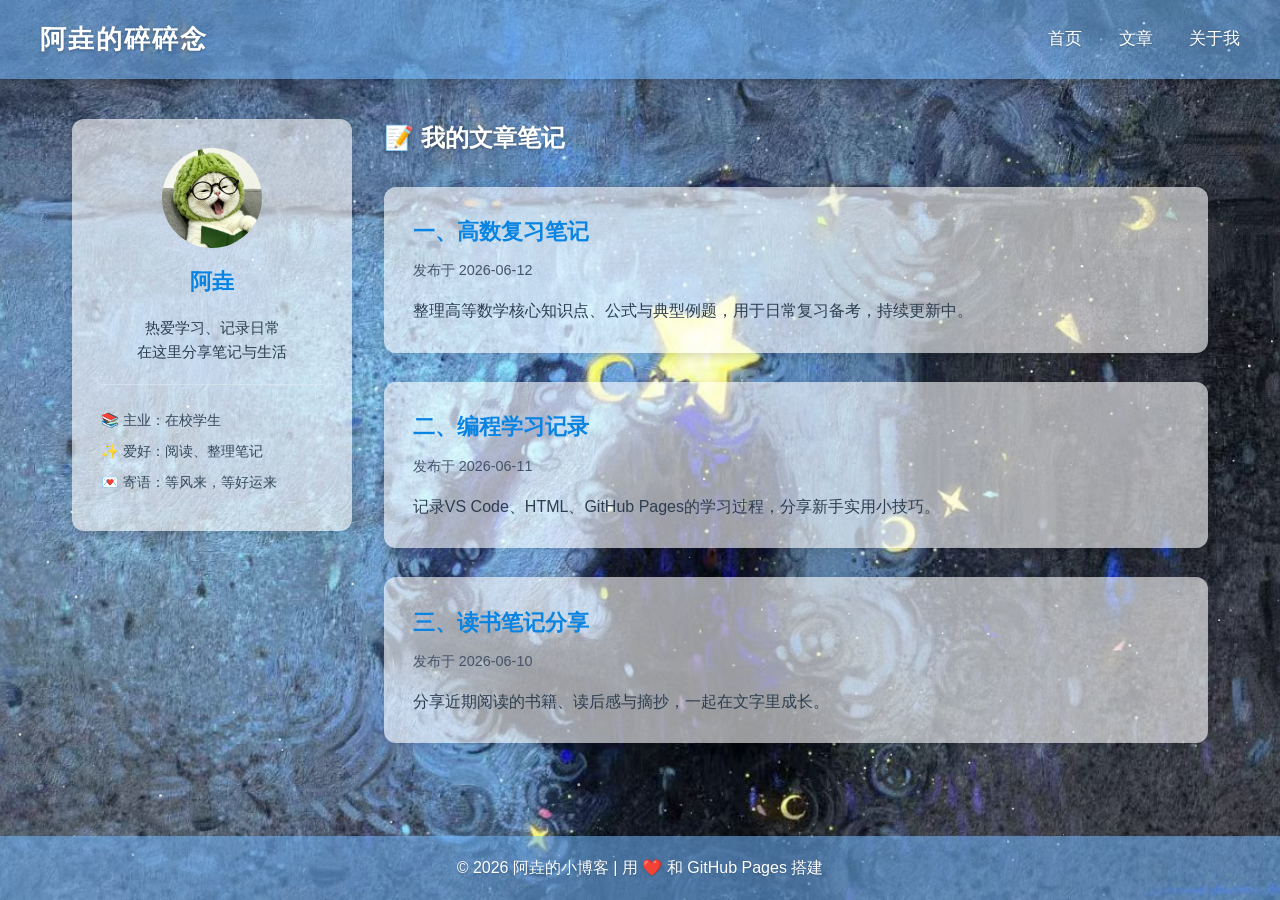
==== commit f460cebd: "更改了头像" ====
--- a/index.html
+++ b/index.html
@@ -29,7 +29,7 @@
         <!-- 左侧个人侧边栏 -->
         <aside class="sidebar">
             <div class="side-card">
-                <div class="avatar">垚</div>
+                <img src="头像.jpg" alt="阿垚头像" class="avatar" />
                 <div class="side-name">阿垚</div>
                 <div class="side-desc">
                     热爱学习、记录日常<br>
@@ -38,7 +38,7 @@
                 <div class="side-info">
                     <p>📚 主业：在校学生</p>
                     <p>✨ 爱好：阅读、整理笔记</p>
-                    <p>💌 寄语：慢慢走，沿途有风景</p>
+                    <p>💌 寄语：等风来，等好运来</p>
                 </div>
             </div>
         </aside>
--- a/common.css
+++ b/common.css
@@ -3,7 +3,7 @@
     margin: 0;
     padding: 0;
     box-sizing: border-box;
-    font-family: "微软雅黑", sans-serif;
+    font-family: "宋体", sans-serif;
     /* 爱心鼠标指针 全站统一 */
     cursor: url('data:image/svg+xml;utf8,<svg xmlns="http://www.w3.org/2000/svg" width="24" height="24" viewBox="0 0 24 24"><path fill="%23ff6b81" d="M12 21.35l-1.45-1.32C5.4 15.36 2 12.28 2 8.5 2 5.42 4.42 3 7.5 3c1.74 0 3.41.81 4.5 2.09C13.09 3.81 14.76 3 16.5 3 19.58 3 22 5.42 22 8.5c0 3.78-3.4 6.86-8.55 11.54L12 21.35z"/></svg>'), auto;
 }
@@ -121,9 +121,14 @@
 .avatar {
     width: 100px;
     height: 100px;
-    background-color: #74b9ff;
     border-radius: 50%;
     margin: 0 auto 1rem;
+    object-fit: cover;
+    display: block;
+}
+
+.avatar[data-fallback] {
+    background-color: #74b9ff;
     display: flex;
     align-items: center;
     justify-content: center;
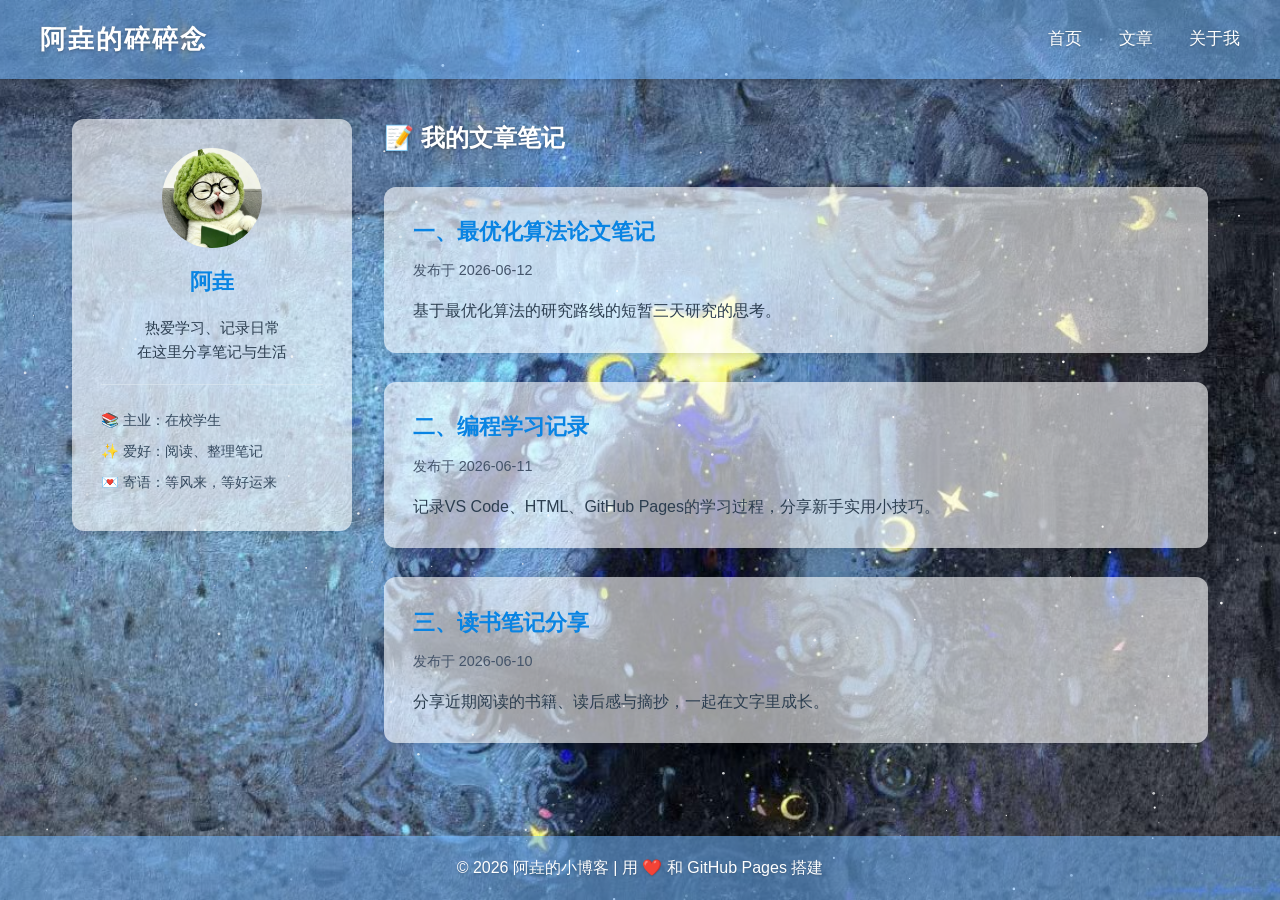
==== commit 3ba19b3a: "Update index.html" ====
--- a/index.html
+++ b/index.html
@@ -47,9 +47,9 @@
         <main class="main-content">
             <h2>📝 我的文章笔记</h2>
             <article class="post-card">
-                <h3 class="post-title"><a href="math.html">一、高数复习笔记</a></h3>
+                <h3 class="post-title"><a href="math.html">一、最优化算法论文笔记</a></h3>
                 <div class="post-date">发布于 2026-06-12</div>
-                <p class="post-excerpt">整理高等数学核心知识点、公式与典型例题，用于日常复习备考，持续更新中。</p>
+                <p class="post-excerpt">基于最优化算法的研究路线的短暂三天研究的思考。</p>
             </article>
             <article class="post-card">
                 <h3 class="post-title"><a href="code.html">二、编程学习记录</a></h3>
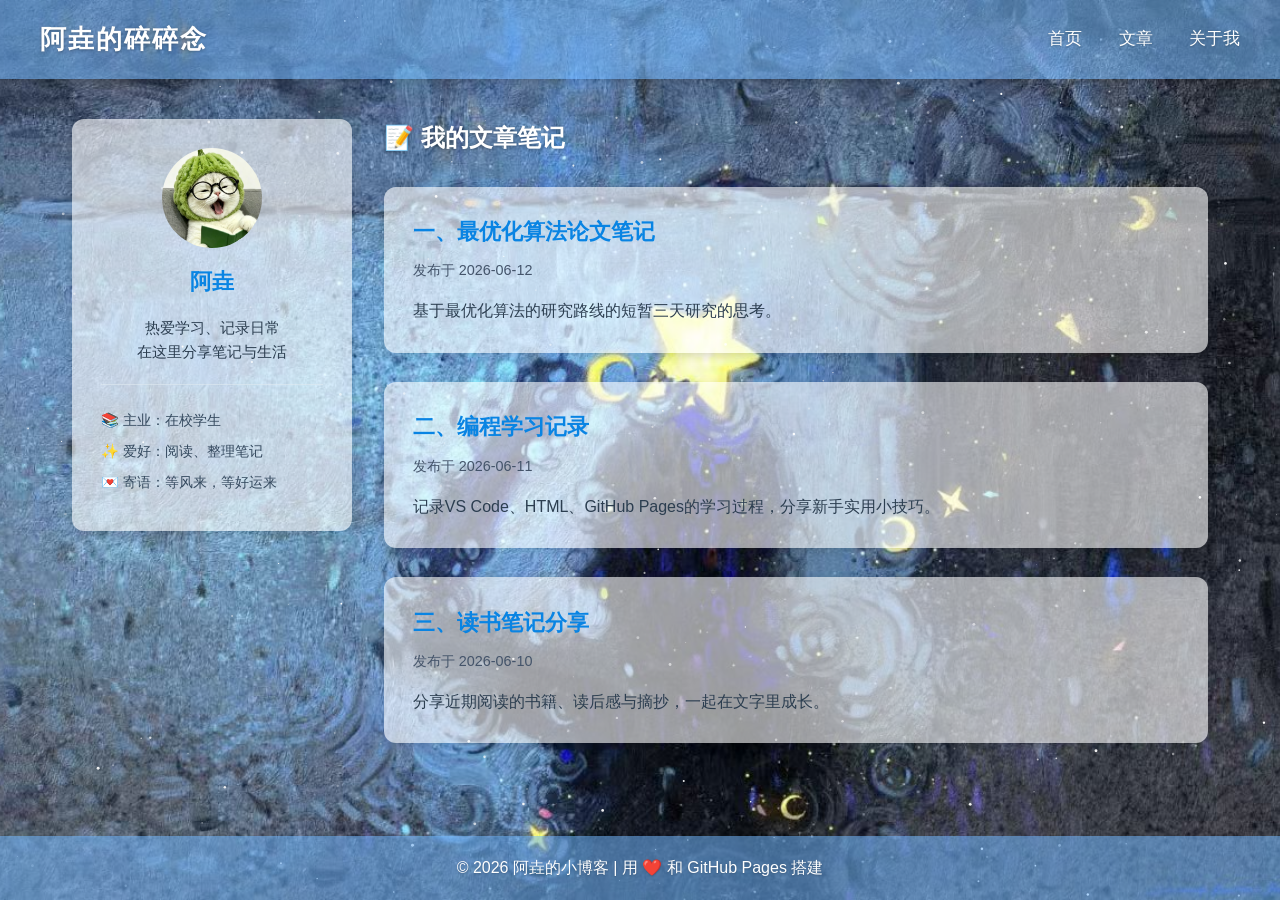
==== commit 21b02002: "write" ====
--- a/index.html
+++ b/index.html
@@ -4,11 +4,11 @@
     <meta charset="UTF-8">
     <meta name="viewport" content="width=device-width, initial-scale=1.0">
     <title>阿垚的碎碎念</title>
-    <!-- 【关键】引入全局样式文件（全站共用背景、色调、布局） -->
+    <!-- 引入全局样式文件 -->
     <link rel="stylesheet" href="common.css">
 </head>
 <body>
-    <!-- 特效画布（必须保留，配合common.js运行） -->
+    <!-- 特效画布 -->
     <canvas id="starCanvas"></canvas>
     <canvas id="meteorCanvas"></canvas>
 
@@ -18,7 +18,7 @@
             <div class="blog-title">阿垚的碎碎念</div>
             <nav class="nav-links">
                 <a href="index.html">首页</a>
-                <a href="math.html">文章</a>
+                <a href="optimization-note.html">文章</a>
                 <a href="#">关于我</a>
             </nav>
         </div>
@@ -29,7 +29,8 @@
         <!-- 左侧个人侧边栏 -->
         <aside class="sidebar">
             <div class="side-card">
-                <img src="头像.jpg" alt="阿垚头像" class="avatar" />
+                <!-- 路径修正：头像指向 images 文件夹 -->
+                <img src="images/头像.jpg" alt="阿垚头像" class="avatar" />
                 <div class="side-name">阿垚</div>
                 <div class="side-desc">
                     热爱学习、记录日常<br>
@@ -47,7 +48,7 @@
         <main class="main-content">
             <h2>📝 我的文章笔记</h2>
             <article class="post-card">
-                <h3 class="post-title"><a href="math.html">一、最优化算法论文笔记</a></h3>
+                <h3 class="post-title"><a href="optimization-note.html">一、最优化算法论文笔记</a></h3>
                 <div class="post-date">发布于 2026-06-12</div>
                 <p class="post-excerpt">基于最优化算法的研究路线的短暂三天研究的思考。</p>
             </article>
@@ -69,7 +70,7 @@
         <p>© 2026 阿垚的小博客 | 用 ❤️ 和 GitHub Pages 搭建</p>
     </footer>
 
-    <!-- 【关键】引入全局动态脚本（繁星、流星、爱心） -->
+    <!-- 引入全局动态脚本 -->
     <script src="common.js"></script>
 </body>
 </html>
